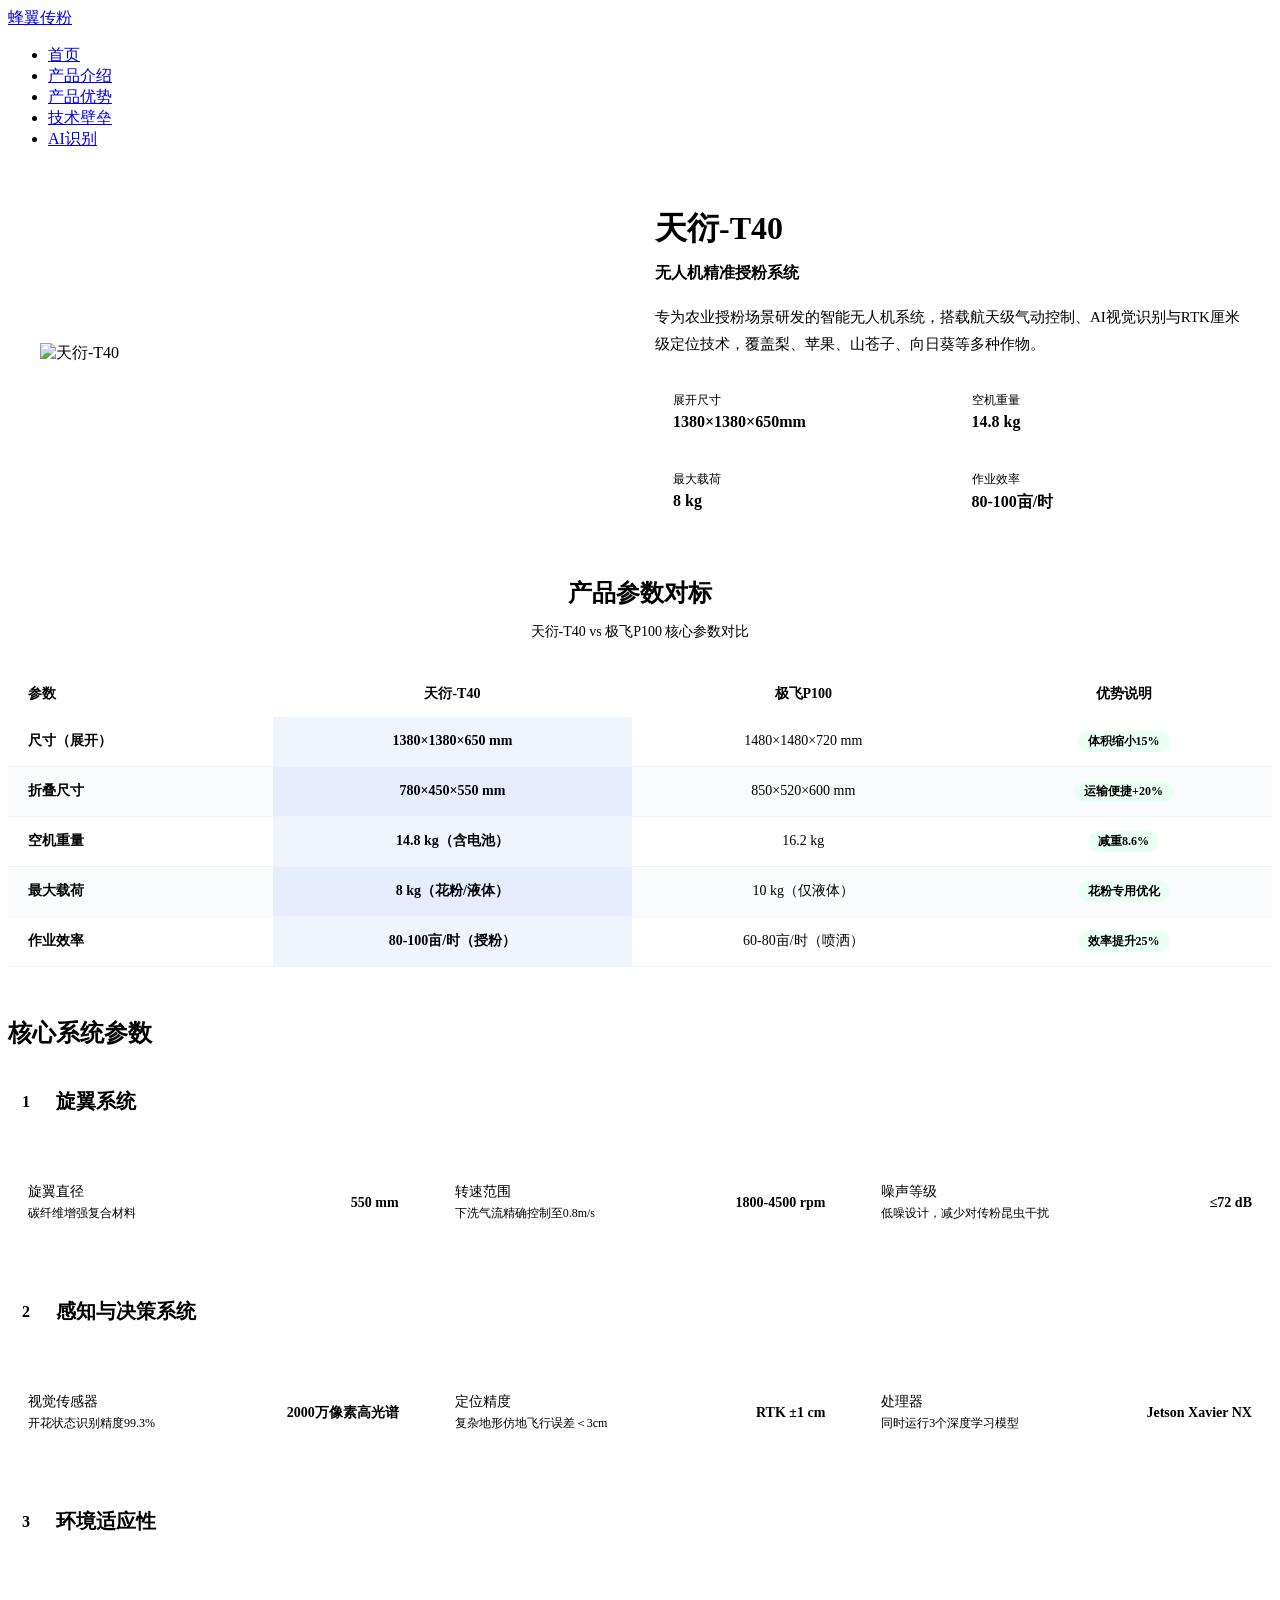
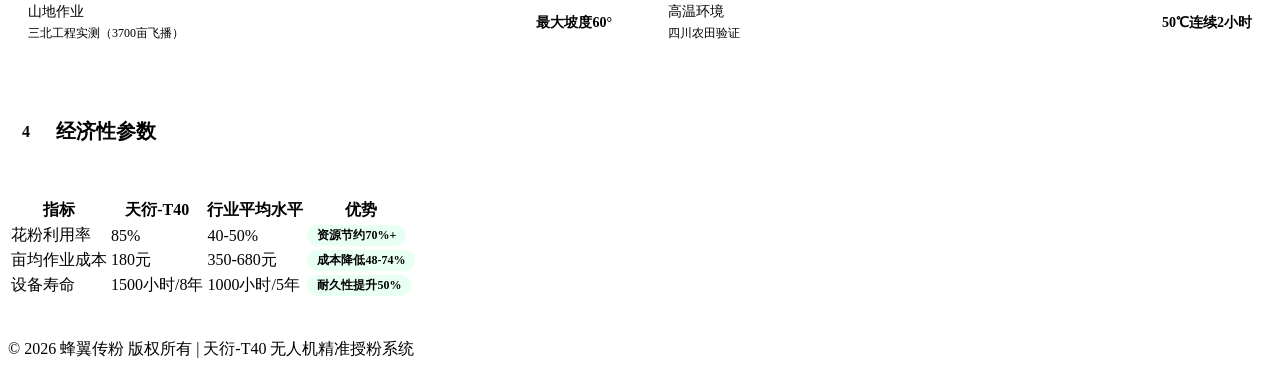
==== product.html @ f5437c59 "Add files via upload" ====
<!DOCTYPE html>
<html lang="zh-CN">
<head>
    <meta charset="UTF-8">
    <meta name="viewport" content="width=device-width, initial-scale=1.0">
    <title>蜂翼传粉 - 产品介绍</title>
    <link rel="stylesheet" href="css/style.css">
    <style>
        /* ===== 产品 Hero ===== */
        .product-hero {
            max-width: 1200px;
            margin: 30px auto;
            padding: 0 2%;
            display: grid;
            grid-template-columns: 1fr 1fr;
            gap: 30px;
            align-items: center;
        }

        .product-hero-img {
            border-radius: var(--radius);
            overflow: hidden;
            box-shadow: var(--shadow);
        }

        .product-hero-img img {
            width: 100%;
            height: 380px;
            object-fit: cover;
        }

        .product-hero-info h1 {
            font-size: 32px;
            color: var(--dark-text);
            margin-bottom: 12px;
        }

        .product-hero-info .product-subtitle {
            font-size: 16px;
            color: var(--primary-blue);
            font-weight: 600;
            margin-bottom: 20px;
        }

        .product-hero-info p {
            font-size: 15px;
            line-height: 1.8;
            color: var(--body-text);
            margin-bottom: 20px;
        }

        .quick-specs {
            display: grid;
            grid-template-columns: repeat(2, 1fr);
            gap: 12px;
        }

        .quick-spec {
            background: var(--light-bg);
            padding: 14px 18px;
            border-radius: 8px;
            border-left: 3px solid var(--primary-blue);
        }

        .quick-spec-label {
            font-size: 12px;
            color: var(--light-text);
            margin-bottom: 4px;
        }

        .quick-spec-value {
            font-size: 16px;
            font-weight: 700;
            color: var(--dark-text);
        }

        /* ===== 对标对比 ===== */
        .compare-section {
            margin-top: 50px;
        }

        .compare-header {
            text-align: center;
            margin-bottom: 30px;
        }

        .compare-header h2 {
            font-size: 24px;
            color: var(--dark-text);
            margin-bottom: 8px;
        }

        .compare-header p {
            color: var(--light-text);
            font-size: 14px;
        }

        .compare-table-wrap {
            overflow-x: auto;
        }

        .compare-table {
            width: 100%;
            border-collapse: separate;
            border-spacing: 0;
            border-radius: var(--radius);
            overflow: hidden;
            box-shadow: var(--shadow);
        }

        .compare-table th,
        .compare-table td {
            padding: 14px 20px;
            text-align: center;
            font-size: 14px;
        }

        .compare-table th {
            background: linear-gradient(135deg, var(--primary-blue), #4080FF);
            color: var(--white);
            font-weight: 600;
        }

        .compare-table th:first-child {
            text-align: left;
        }

        .compare-table td:first-child {
            text-align: left;
            font-weight: 600;
            color: var(--dark-text);
        }

        .compare-table td {
            border-bottom: 1px solid #F2F3F5;
        }

        .compare-table tr:nth-child(even) {
            background: #FAFBFC;
        }

        .compare-table .our-col {
            background: #EFF4FF;
            color: var(--primary-blue);
            font-weight: 700;
        }

        .compare-table tr:nth-child(even) .our-col {
            background: #E5EDFF;
        }

        .advantage-tag {
            display: inline-block;
            padding: 2px 10px;
            border-radius: 12px;
            font-size: 12px;
            background: #E8FFF3;
            color: var(--primary-green);
            font-weight: 600;
        }

        /* ===== 核心系统参数 ===== */
        .system-params {
            margin-top: 50px;
        }

        .param-group {
            margin-bottom: 40px;
        }

        .param-group-header {
            display: flex;
            align-items: center;
            gap: 12px;
            margin-bottom: 20px;
            padding-bottom: 12px;
            border-bottom: 2px solid var(--light-bg);
        }

        .param-group-num {
            width: 36px;
            height: 36px;
            border-radius: 50%;
            background: linear-gradient(135deg, var(--primary-blue), #4080FF);
            color: var(--white);
            display: flex;
            align-items: center;
            justify-content: center;
            font-weight: 700;
            font-size: 16px;
            flex-shrink: 0;
        }

        .param-group-header h3 {
            font-size: 20px;
            color: var(--dark-text);
        }

        .param-grid {
            display: grid;
            grid-template-columns: repeat(auto-fit, minmax(300px, 1fr));
            gap: 16px;
        }

        .param-item {
            display: flex;
            justify-content: space-between;
            align-items: center;
            padding: 16px 20px;
            background: var(--light-bg);
            border-radius: 8px;
            transition: var(--transition);
        }

        .param-item:hover {
            background: #EFF4FF;
        }

        .param-label {
            font-size: 14px;
            color: var(--body-text);
        }

        .param-value {
            font-size: 14px;
            font-weight: 600;
            color: var(--dark-text);
            text-align: right;
        }

        .param-support {
            font-size: 12px;
            color: var(--light-text);
            margin-top: 4px;
        }

        @media (max-width: 768px) {
            .product-hero {
                grid-template-columns: 1fr;
            }

            .quick-specs {
                grid-template-columns: 1fr;
            }
        }
    </style>
</head>
<body>
    <!-- 导航 -->
    <nav class="navbar">
        <div class="nav-container">
            <a href="index.html" class="logo">蜂翼<span>传粉</span></a>
            <ul class="nav-menu">
                <li><a href="index.html">首页</a></li>
                <li><a href="product.html" class="active">产品介绍</a></li>
                <li><a href="advantage.html">产品优势</a></li>
                <li><a href="tech.html">技术壁垒</a></li>
                <li><a href="ai-vision.html">AI识别</a></li>
            </ul>
        </div>
    </nav>

    <!-- 产品 Hero -->
    <section class="product-hero">
        <div class="product-hero-img">
            <img src="images/image1.jpeg" alt="天衍-T40">
        </div>
        <div class="product-hero-info">
            <h1>天衍-T40</h1>
            <div class="product-subtitle">无人机精准授粉系统</div>
            <p>专为农业授粉场景研发的智能无人机系统，搭载航天级气动控制、AI视觉识别与RTK厘米级定位技术，覆盖梨、苹果、山苍子、向日葵等多种作物。</p>
            <div class="quick-specs">
                <div class="quick-spec">
                    <div class="quick-spec-label">展开尺寸</div>
                    <div class="quick-spec-value">1380×1380×650mm</div>
                </div>
                <div class="quick-spec">
                    <div class="quick-spec-label">空机重量</div>
                    <div class="quick-spec-value">14.8 kg</div>
                </div>
                <div class="quick-spec">
                    <div class="quick-spec-label">最大载荷</div>
                    <div class="quick-spec-value">8 kg</div>
                </div>
                <div class="quick-spec">
                    <div class="quick-spec-label">作业效率</div>
                    <div class="quick-spec-value">80-100亩/时</div>
                </div>
            </div>
        </div>
    </section>

    <!-- 对标对比 -->
    <section class="container">
        <div class="compare-section">
            <div class="compare-header">
                <h2>产品参数对标</h2>
                <p>天衍-T40 vs 极飞P100 核心参数对比</p>
            </div>
            <div class="compare-table-wrap">
                <table class="compare-table">
                    <thead>
                        <tr>
                            <th>参数</th>
                            <th>天衍-T40</th>
                            <th>极飞P100</th>
                            <th>优势说明</th>
                        </tr>
                    </thead>
                    <tbody>
                        <tr>
                            <td>尺寸（展开）</td>
                            <td class="our-col">1380×1380×650 mm</td>
                            <td>1480×1480×720 mm</td>
                            <td><span class="advantage-tag">体积缩小15%</span></td>
                        </tr>
                        <tr>
                            <td>折叠尺寸</td>
                            <td class="our-col">780×450×550 mm</td>
                            <td>850×520×600 mm</td>
                            <td><span class="advantage-tag">运输便捷+20%</span></td>
                        </tr>
                        <tr>
                            <td>空机重量</td>
                            <td class="our-col">14.8 kg（含电池）</td>
                            <td>16.2 kg</td>
                            <td><span class="advantage-tag">减重8.6%</span></td>
                        </tr>
                        <tr>
                            <td>最大载荷</td>
                            <td class="our-col">8 kg（花粉/液体）</td>
                            <td>10 kg（仅液体）</td>
                            <td><span class="advantage-tag">花粉专用优化</span></td>
                        </tr>
                        <tr>
                            <td>作业效率</td>
                            <td class="our-col">80-100亩/时（授粉）</td>
                            <td>60-80亩/时（喷洒）</td>
                            <td><span class="advantage-tag">效率提升25%</span></td>
                        </tr>
                    </tbody>
                </table>
            </div>
        </div>

        <div class="divider"></div>

        <!-- 核心系统参数 -->
        <div class="system-params">
            <h2 class="section-title">核心系统参数</h2>

            <!-- 旋翼系统 -->
            <div class="param-group">
                <div class="param-group-header">
                    <span class="param-group-num">1</span>
                    <h3>旋翼系统</h3>
                </div>
                <div class="param-grid">
                    <div class="param-item">
                        <div>
                            <div class="param-label">旋翼直径</div>
                            <div class="param-support">碳纤维增强复合材料</div>
                        </div>
                        <div class="param-value">550 mm</div>
                    </div>
                    <div class="param-item">
                        <div>
                            <div class="param-label">转速范围</div>
                            <div class="param-support">下洗气流精确控制至0.8m/s</div>
                        </div>
                        <div class="param-value">1800-4500 rpm</div>
                    </div>
                    <div class="param-item">
                        <div>
                            <div class="param-label">噪声等级</div>
                            <div class="param-support">低噪设计，减少对传粉昆虫干扰</div>
                        </div>
                        <div class="param-value">≤72 dB</div>
                    </div>
                </div>
            </div>

            <!-- 感知与决策系统 -->
            <div class="param-group">
                <div class="param-group-header">
                    <span class="param-group-num">2</span>
                    <h3>感知与决策系统</h3>
                </div>
                <div class="param-grid">
                    <div class="param-item">
                        <div>
                            <div class="param-label">视觉传感器</div>
                            <div class="param-support">开花状态识别精度99.3%</div>
                        </div>
                        <div class="param-value">2000万像素高光谱</div>
                    </div>
                    <div class="param-item">
                        <div>
                            <div class="param-label">定位精度</div>
                            <div class="param-support">复杂地形仿地飞行误差＜3cm</div>
                        </div>
                        <div class="param-value">RTK ±1 cm</div>
                    </div>
                    <div class="param-item">
                        <div>
                            <div class="param-label">处理器</div>
                            <div class="param-support">同时运行3个深度学习模型</div>
                        </div>
                        <div class="param-value">Jetson Xavier NX</div>
                    </div>
                </div>
            </div>

            <!-- 环境适应性 -->
            <div class="param-group">
                <div class="param-group-header">
                    <span class="param-group-num">3</span>
                    <h3>环境适应性</h3>
                </div>
                <div class="param-grid">
                    <div class="param-item">
                        <div>
                            <div class="param-label">山地作业</div>
                            <div class="param-support">三北工程实测（3700亩飞播）</div>
                        </div>
                        <div class="param-value">最大坡度60°</div>
                    </div>
                    <div class="param-item">
                        <div>
                            <div class="param-label">高温环境</div>
                            <div class="param-support">四川农田验证</div>
                        </div>
                        <div class="param-value">50℃连续2小时</div>
                    </div>
                </div>
            </div>

            <!-- 经济性 -->
            <div class="param-group">
                <div class="param-group-header">
                    <span class="param-group-num">4</span>
                    <h3>经济性参数</h3>
                </div>
                <div class="compare-table-wrap">
                    <table class="data-table">
                        <thead>
                            <tr>
                                <th>指标</th>
                                <th>天衍-T40</th>
                                <th>行业平均水平</th>
                                <th>优势</th>
                            </tr>
                        </thead>
                        <tbody>
                            <tr>
                                <td>花粉利用率</td>
                                <td class="highlight">85%</td>
                                <td>40-50%</td>
                                <td><span class="advantage-tag">资源节约70%+</span></td>
                            </tr>
                            <tr>
                                <td>亩均作业成本</td>
                                <td class="highlight">180元</td>
                                <td>350-680元</td>
                                <td><span class="advantage-tag">成本降低48-74%</span></td>
                            </tr>
                            <tr>
                                <td>设备寿命</td>
                                <td class="highlight">1500小时/8年</td>
                                <td>1000小时/5年</td>
                                <td><span class="advantage-tag">耐久性提升50%</span></td>
                            </tr>
                        </tbody>
                    </table>
                </div>
            </div>
        </div>
    </section>

    <!-- 页脚 -->
    <footer class="footer">
        <p>© 2026 蜂翼传粉 版权所有 | 天衍-T40 无人机精准授粉系统</p>
    </footer>
</body>
</html>
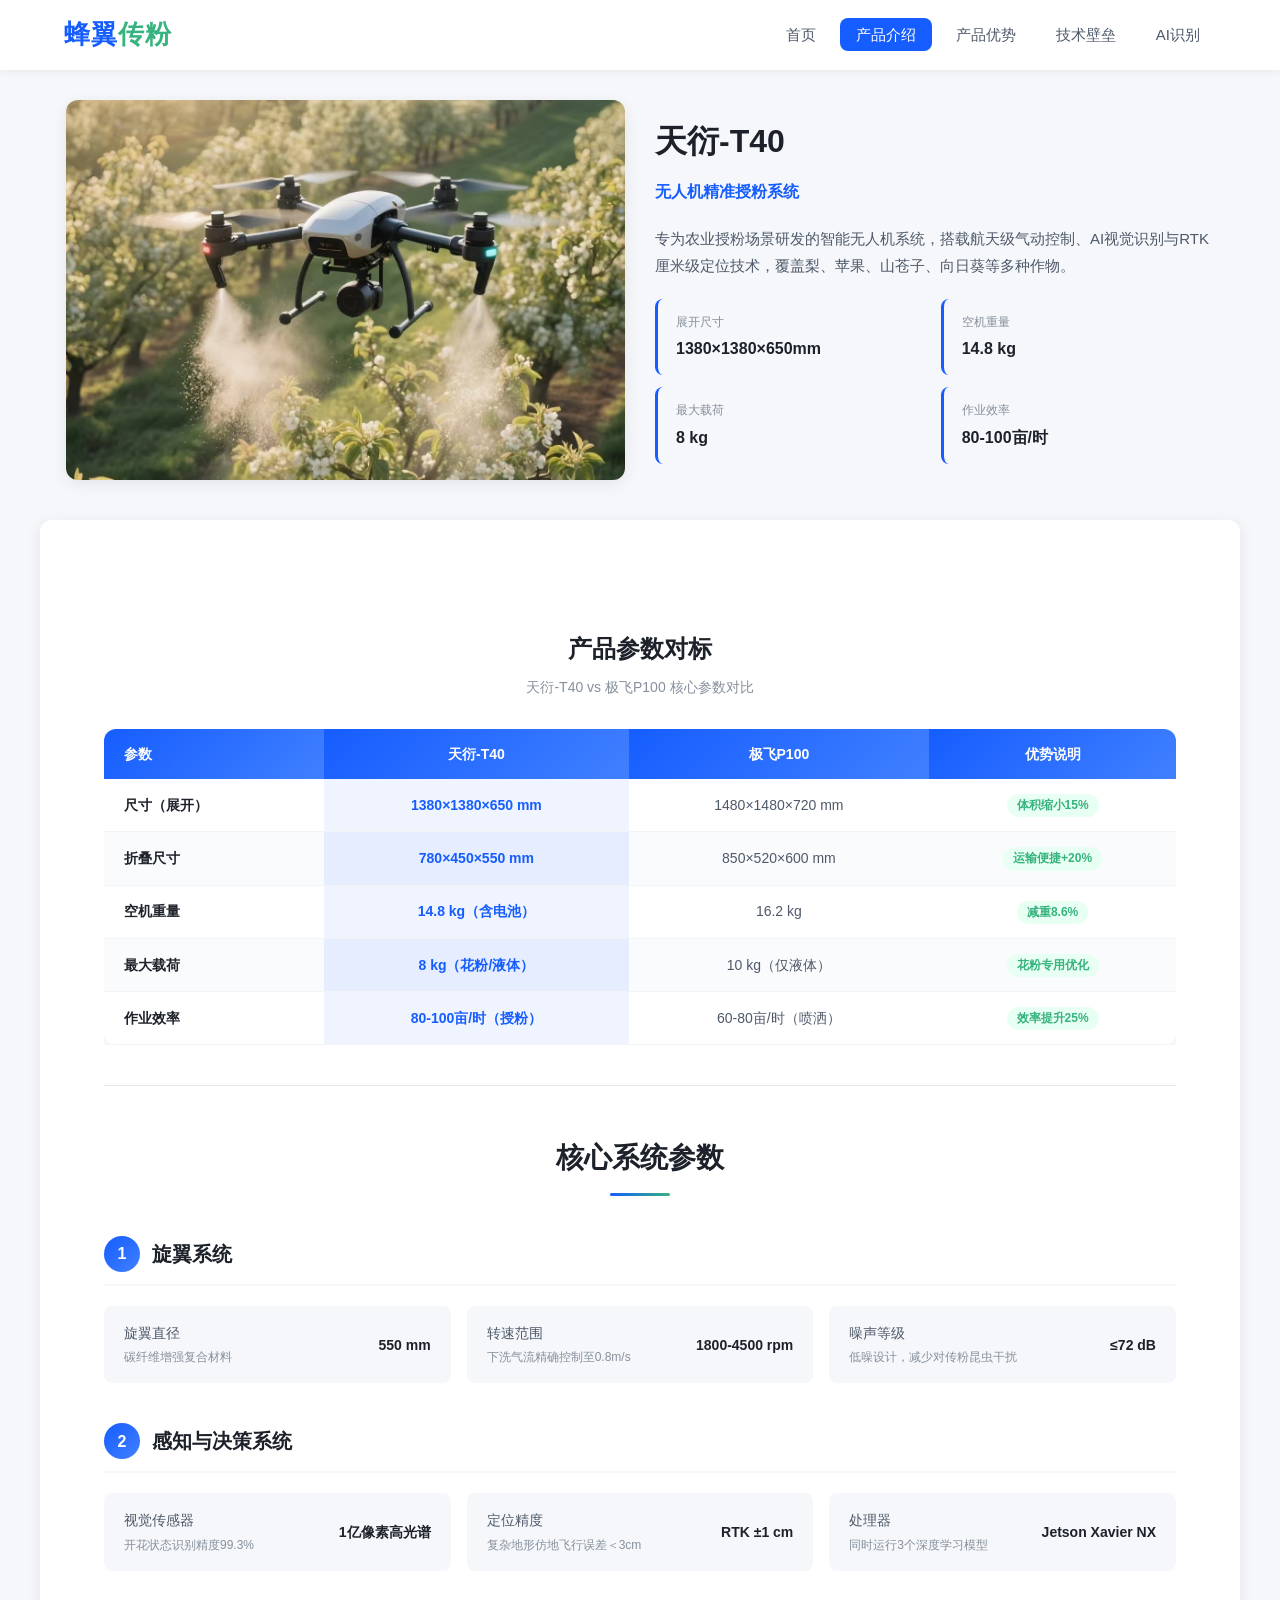
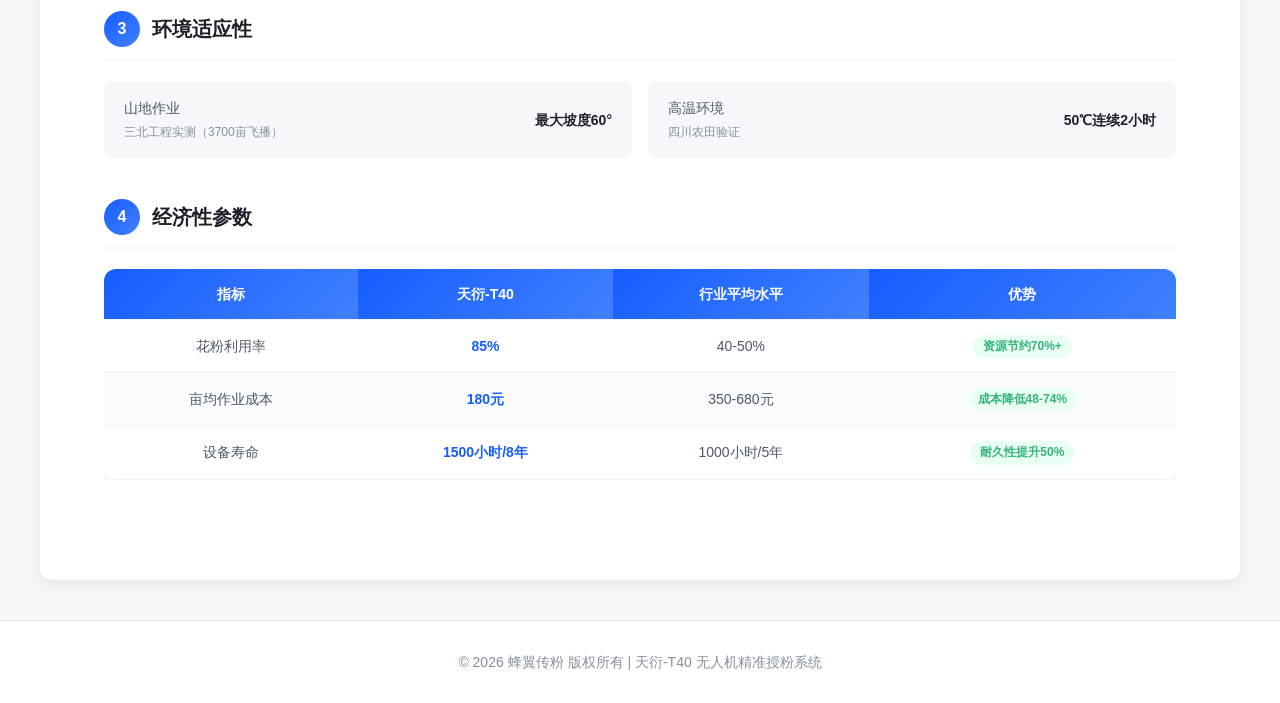
==== commit 6619b129: "Add files via upload" ====
--- a/product.html
+++ b/product.html
@@ -392,7 +392,7 @@
                             <div class="param-label">视觉传感器</div>
                             <div class="param-support">开花状态识别精度99.3%</div>
                         </div>
-                        <div class="param-value">2000万像素高光谱</div>
+                        <div class="param-value">1亿像素高光谱</div>
                     </div>
                     <div class="param-item">
                         <div>
--- a/css/style.css
+++ b/css/style.css
@@ -0,0 +1,270 @@
+/* ========== 全局重置与变量 ========== */
+* {
+    margin: 0;
+    padding: 0;
+    box-sizing: border-box;
+    font-family: "Microsoft YaHei", "PingFang SC", sans-serif;
+}
+
+:root {
+    --primary-blue: #165DFF;
+    --primary-green: #36B37E;
+    --light-bg: #F5F7FA;
+    --dark-text: #1D2129;
+    --body-text: #4E5969;
+    --light-text: #86909C;
+    --white: #fff;
+    --shadow: 0 4px 16px rgba(0, 0, 0, 0.08);
+    --shadow-hover: 0 8px 24px rgba(0, 0, 0, 0.15);
+    --radius: 12px;
+    --transition: all 0.3s ease;
+}
+
+html {
+    scroll-behavior: smooth;
+}
+
+body {
+    background-color: var(--light-bg);
+    color: var(--body-text);
+    line-height: 1.6;
+}
+
+a {
+    text-decoration: none;
+    color: inherit;
+}
+
+img {
+    max-width: 100%;
+    display: block;
+}
+
+/* ========== 导航栏 ========== */
+.navbar {
+    background: var(--white);
+    position: sticky;
+    top: 0;
+    box-shadow: 0 2px 8px rgba(0, 0, 0, 0.06);
+    z-index: 100;
+    padding: 0 5%;
+}
+
+.nav-container {
+    max-width: 1200px;
+    margin: 0 auto;
+    display: flex;
+    justify-content: space-between;
+    align-items: center;
+    height: 70px;
+}
+
+.logo {
+    font-size: 26px;
+    font-weight: bold;
+    color: var(--primary-blue);
+    text-decoration: none;
+    letter-spacing: 1px;
+}
+
+.logo span {
+    color: var(--primary-green);
+}
+
+.nav-menu {
+    display: flex;
+    list-style: none;
+    gap: 8px;
+}
+
+.nav-menu a {
+    color: var(--body-text);
+    text-decoration: none;
+    font-weight: 500;
+    padding: 8px 16px;
+    border-radius: 8px;
+    transition: var(--transition);
+    font-size: 15px;
+}
+
+.nav-menu a:hover {
+    color: var(--primary-blue);
+    background: #EFF4FF;
+}
+
+.nav-menu a.active {
+    color: var(--white);
+    background: var(--primary-blue);
+}
+
+/* ========== 通用容器 ========== */
+.container {
+    max-width: 1200px;
+    margin: 40px auto;
+    padding: 60px 5%;
+    background: var(--white);
+    border-radius: var(--radius);
+    box-shadow: var(--shadow);
+}
+
+/* ========== 页面标题 ========== */
+.page-title {
+    text-align: center;
+    font-size: 32px;
+    margin-bottom: 12px;
+    color: var(--dark-text);
+    font-weight: 700;
+}
+
+.sub-title {
+    text-align: center;
+    color: var(--light-text);
+    margin-bottom: 50px;
+    font-size: 16px;
+}
+
+.section-title {
+    text-align: center;
+    font-size: 28px;
+    margin-bottom: 40px;
+    color: var(--dark-text);
+    font-weight: 700;
+    position: relative;
+}
+
+.section-title::after {
+    content: "";
+    display: block;
+    width: 60px;
+    height: 3px;
+    background: linear-gradient(90deg, var(--primary-blue), var(--primary-green));
+    margin: 12px auto 0;
+    border-radius: 2px;
+}
+
+/* ========== 页脚 ========== */
+.footer {
+    text-align: center;
+    padding: 30px 20px;
+    color: var(--light-text);
+    background: var(--white);
+    margin-top: 40px;
+    border-top: 1px solid #E5E6EB;
+    font-size: 14px;
+}
+
+/* ========== 通用卡片 ========== */
+.card {
+    background: var(--white);
+    border-radius: var(--radius);
+    box-shadow: var(--shadow);
+    overflow: hidden;
+    transition: var(--transition);
+}
+
+.card:hover {
+    transform: translateY(-4px);
+    box-shadow: var(--shadow-hover);
+}
+
+/* ========== 通用表格 ========== */
+.data-table {
+    width: 100%;
+    border-collapse: collapse;
+    border-radius: var(--radius);
+    overflow: hidden;
+    box-shadow: var(--shadow);
+    font-size: 14px;
+}
+
+.data-table th,
+.data-table td {
+    padding: 14px 18px;
+    text-align: center;
+    border-bottom: 1px solid #F2F3F5;
+}
+
+.data-table th {
+    background: linear-gradient(135deg, var(--primary-blue), #4080FF);
+    color: var(--white);
+    font-weight: 600;
+    font-size: 14px;
+}
+
+.data-table tr:nth-child(even) {
+    background: #FAFBFC;
+}
+
+.data-table tr:hover {
+    background: #F2F3F5;
+}
+
+.highlight {
+    color: var(--primary-blue);
+    font-weight: 700;
+}
+
+/* ========== 标签/徽章 ========== */
+.badge {
+    display: inline-block;
+    padding: 4px 12px;
+    border-radius: 20px;
+    font-size: 12px;
+    font-weight: 600;
+}
+
+.badge-blue {
+    background: #EFF4FF;
+    color: var(--primary-blue);
+}
+
+.badge-green {
+    background: #E8FFF3;
+    color: var(--primary-green);
+}
+
+/* ========== 图片容器 ========== */
+.img-container {
+    border-radius: var(--radius);
+    overflow: hidden;
+    box-shadow: var(--shadow);
+}
+
+.img-container img {
+    width: 100%;
+    height: 100%;
+    object-fit: cover;
+    display: block;
+}
+
+/* ========== 分隔线 ========== */
+.divider {
+    height: 1px;
+    background: #E5E6EB;
+    margin: 40px 0;
+}
+
+/* ========== 响应式 ========== */
+@media (max-width: 768px) {
+    .nav-container {
+        flex-direction: column;
+        height: auto;
+        padding: 15px 0;
+        gap: 10px;
+    }
+
+    .nav-menu {
+        gap: 4px;
+        flex-wrap: wrap;
+        justify-content: center;
+    }
+
+    .container {
+        margin: 20px 10px;
+        padding: 30px 4%;
+    }
+
+    .page-title {
+        font-size: 24px;
+    }
+}
